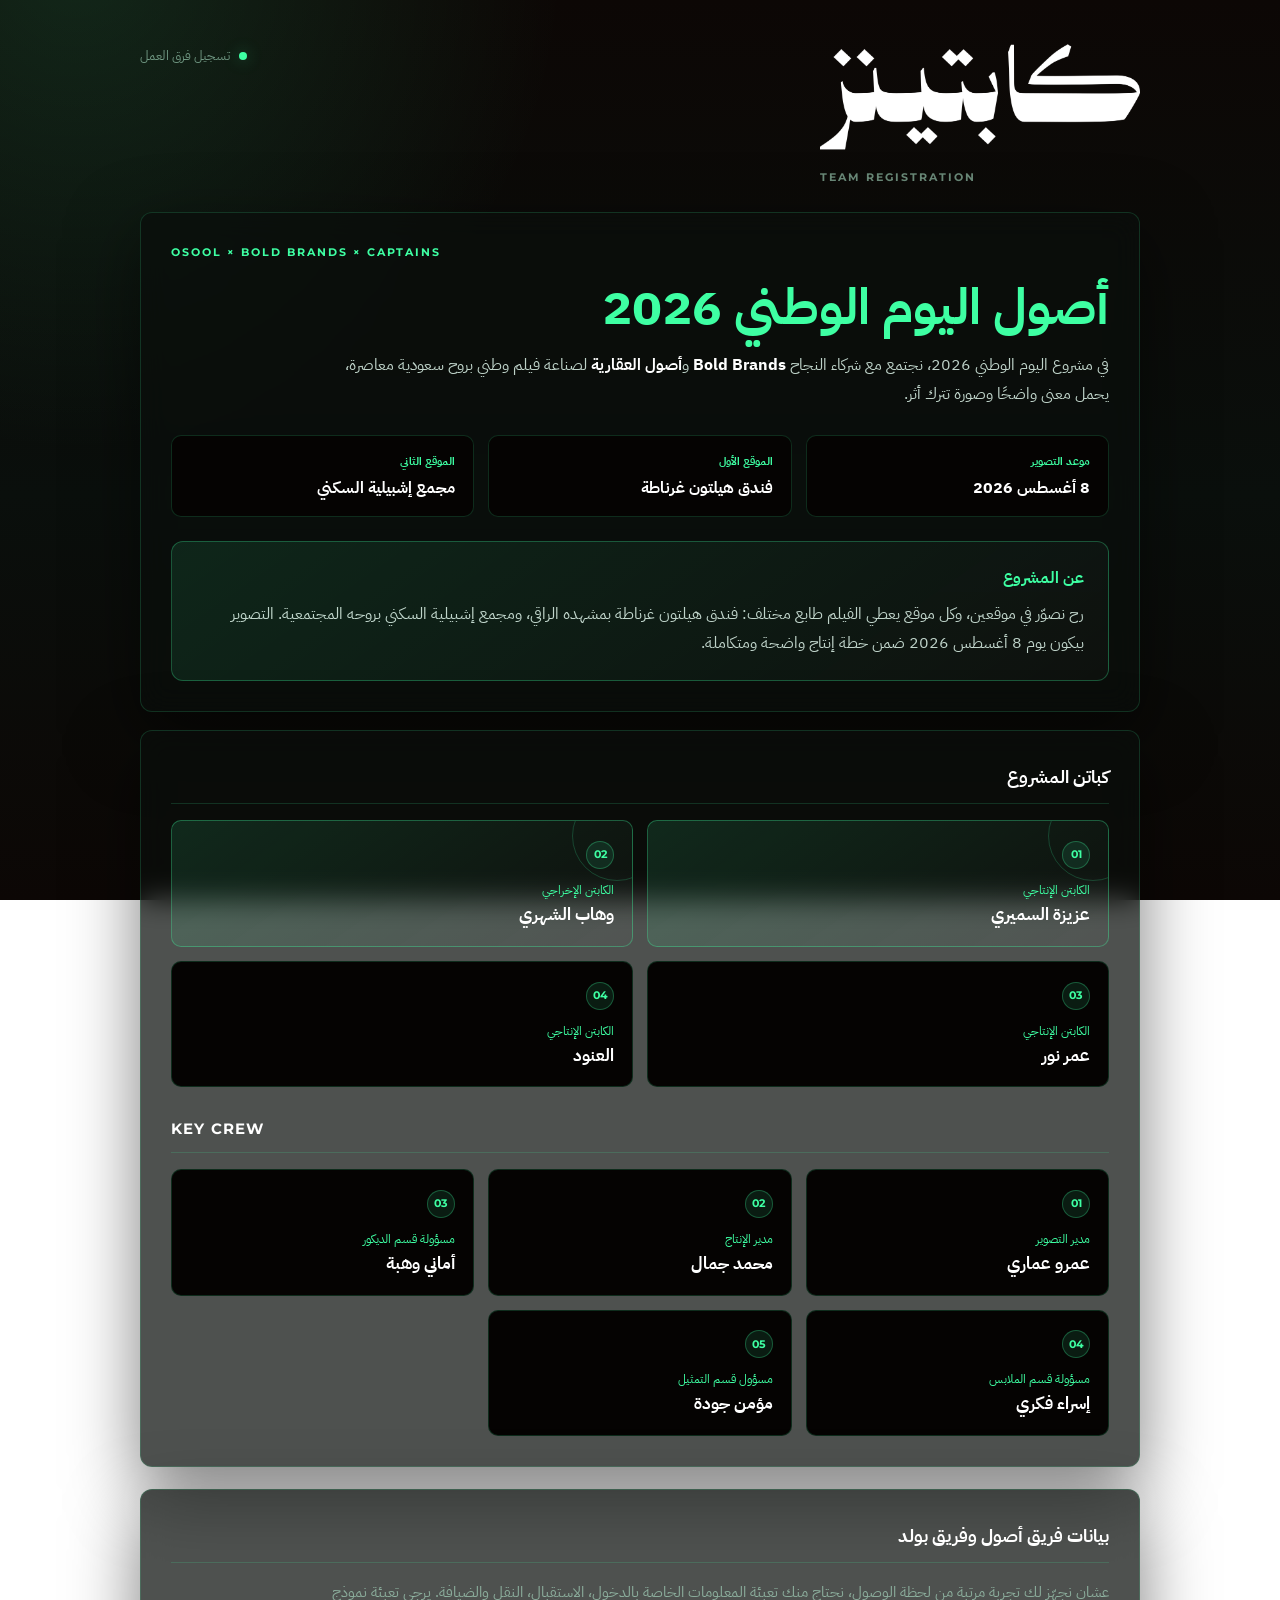
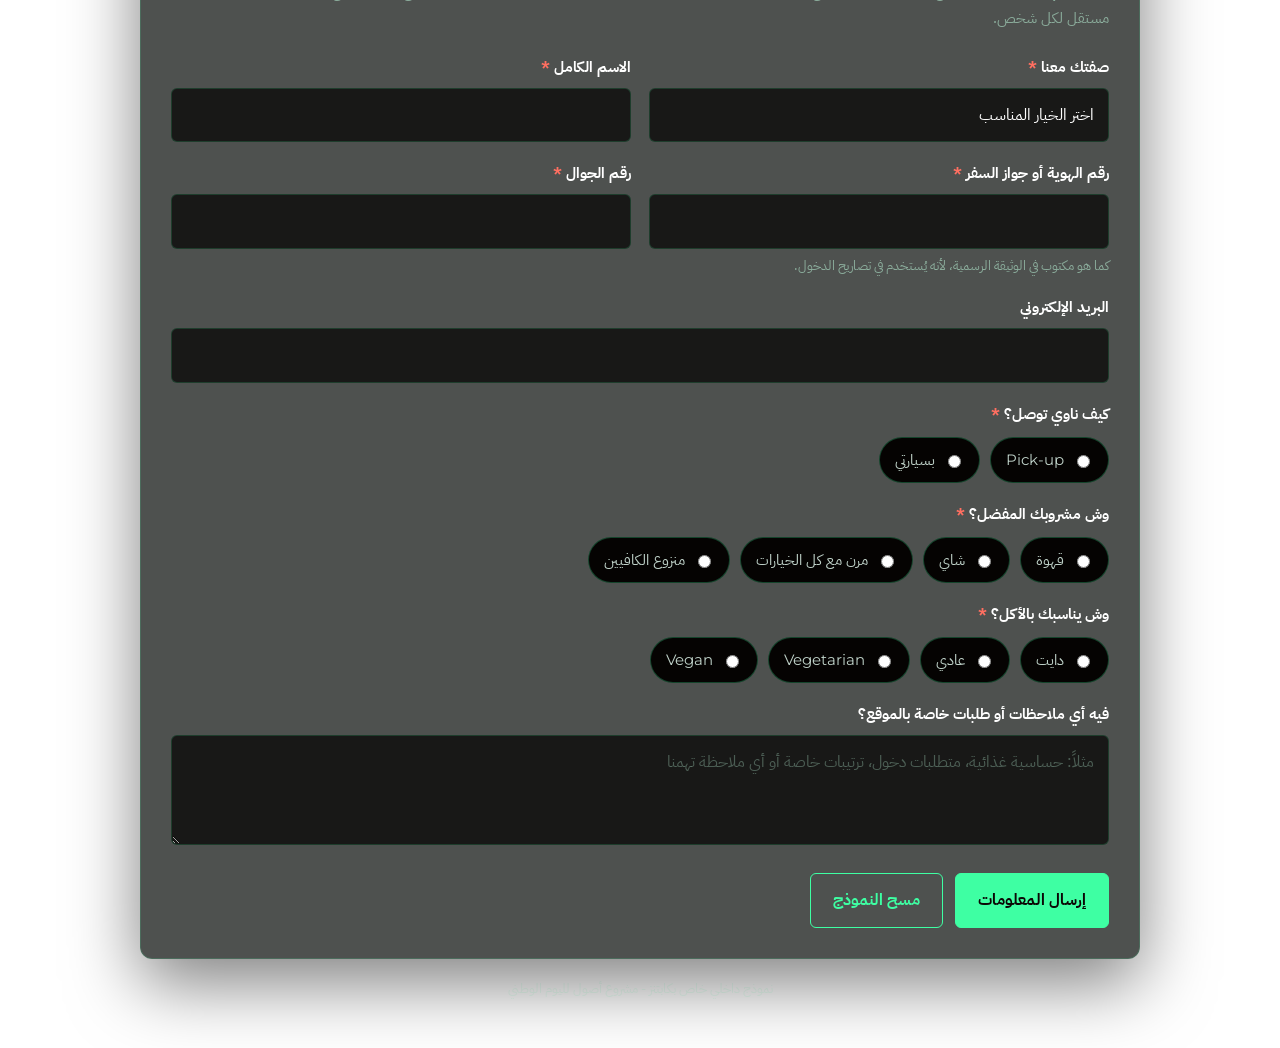
==== osool/teams/index.html @ 6a1793c8 "Add unlisted Osool teams form at /osool/teams Rebuilds the standalone Osool National Day guest form " ====
<!DOCTYPE html>
<html lang="ar" dir="rtl">
<head>
  <meta charset="UTF-8" />
  <meta name="viewport" content="width=device-width, initial-scale=1.0" />
  <!-- Unlisted form, shared by link only: keep it out of search indexes. -->
  <meta name="robots" content="noindex, nofollow" />
  <title>كابتنز | فريق أصول وفريق بولد – اليوم الوطني 2026</title>
  <style>
    @import url('https://fonts.googleapis.com/css2?family=IBM+Plex+Sans+Arabic:wght@400;500;600;700&family=Montserrat:wght@500;700;800;900&display=swap');

    /* Palette lifted from the live site (index.html / v2/assets/css/main.css).
       Arabic body text uses IBM Plex Sans Arabic rather than the site's
       --arabic stack: DIN Next LT Arabic is never actually served, so that
       stack resolves to Tahoma on virtually every device. */
    :root{
      --mint:#3EFFA3;
      --mint-dim:rgba(62,255,163,.55);
      --mint-glow:rgba(62,255,163,.35);
      --black:#0C0705;
      --black-pure:#050302;
      --white:#fff;
      --soft:rgba(232,255,244,.82);
      --muted:rgba(194,255,224,.52);
      --faint:rgba(194,255,224,.30);
      --line:rgba(62,255,163,.16);
      --line-soft:rgba(255,255,255,.08);
      --panel:rgba(10,14,12,.72);
      --field:rgba(5,3,2,.72);
      --danger:#ff6f61;
      --danger-soft:#ff9a90;
      --ease:cubic-bezier(.19,1,.22,1);
      --shadow:0 24px 70px rgba(0,0,0,.5);
    }

    *{box-sizing:border-box}

    body{
      margin:0;
      font-family:'IBM Plex Sans Arabic',Tahoma,Arial,sans-serif;
      /* Arabic is cursive: any tracking breaks glyph joining. */
      letter-spacing:0;
      background:
        radial-gradient(circle at 6% -4%, rgba(62,255,163,.13), transparent 32%),
        linear-gradient(180deg,#0C0705 0%,#0a0f0c 55%,#0C0705 100%);
      background-attachment:fixed;
      color:var(--soft);
      line-height:1.8;
      -webkit-font-smoothing:antialiased;
    }

    /* Latin runs get the site's Montserrat treatment. Scoped, so tracking and
       uppercase never touch Arabic. */
    .latin{
      font-family:'Montserrat','Helvetica Neue',Arial,sans-serif;
      direction:ltr;
      unicode-bidi:isolate;
    }

    .wrap{width:min(1000px,92%);margin:36px auto 48px}

    /* ---------- brand bar ---------- */
    .brandbar{display:flex;align-items:flex-start;justify-content:space-between;gap:18px;margin-bottom:24px}
    .brand{display:flex;flex-direction:column;gap:10px;min-width:0}
    .logo-image{display:block;width:min(320px,72vw);height:auto}
    .brandtag{
      margin:0;color:var(--muted);font-size:11px;font-weight:700;
      letter-spacing:.18em;text-transform:uppercase
    }
    .status{
      display:flex;align-items:center;gap:9px;color:var(--muted);
      font-size:13px;white-space:nowrap;padding-top:8px
    }
    .status .dot{
      width:8px;height:8px;border-radius:50%;background:var(--mint);
      box-shadow:0 0 16px var(--mint-glow);flex:none
    }

    /* ---------- shared panel ---------- */
    .panel{
      background:var(--panel);
      border:1px solid var(--line);
      border-radius:12px;
      box-shadow:var(--shadow);
      backdrop-filter:blur(14px);
      padding:30px;
    }

    .eyebrow{
      margin:0 0 14px;color:var(--mint);font-size:11px;font-weight:700;
      letter-spacing:.18em;text-transform:uppercase
    }

    h1{
      margin:0 0 12px;color:var(--mint);
      font-size:clamp(28px,4vw,50px);font-weight:700;
      /* Arabic needs room for marks — no .92 line-height, no negative tracking. */
      line-height:1.25;letter-spacing:0
    }

    .subtitle{margin:0;color:var(--soft);max-width:780px;font-size:16px}
    .subtitle strong{color:var(--white);font-weight:700}

    /* ---------- project facts ---------- */
    .facts{
      display:grid;grid-template-columns:repeat(3,minmax(0,1fr));
      gap:14px;margin:26px 0 24px
    }
    .fact{
      background:var(--black-pure);border:1px solid var(--line);
      border-radius:10px;padding:16px 18px
    }
    .fact-kicker{
      display:block;margin-bottom:4px;color:var(--mint);
      font-size:11px;font-weight:700;letter-spacing:0
    }
    .fact-value{color:var(--white);font-size:16px;font-weight:700;line-height:1.5}

    .brief{
      background:linear-gradient(145deg,rgba(62,255,163,.10),rgba(255,255,255,.02));
      border:1px solid rgba(62,255,163,.28);
      border-radius:12px;padding:22px 24px
    }
    .brief h3{margin:0 0 8px;color:var(--mint);font-size:16px;font-weight:700}
    .brief p{margin:0;color:var(--soft)}

    /* ---------- crew ---------- */
    .section-title{
      margin:0 0 16px;padding-bottom:10px;border-bottom:1px solid var(--line);
      color:var(--white);font-size:18px;font-weight:700
    }
    .section-title.latin{letter-spacing:.08em;text-transform:uppercase;font-size:15px}

    .crew-block{margin-top:18px}
    .crew-block + .crew-block{margin-top:26px}
    .crew-grid{display:grid;gap:14px}
    .crew-grid.captains{grid-template-columns:repeat(2,minmax(0,1fr))}
    .crew-grid.key{grid-template-columns:repeat(3,minmax(0,1fr))}

    .crew-card{
      background:var(--black-pure);border:1px solid var(--line);
      border-radius:10px;padding:18px;position:relative;overflow:hidden
    }
    .crew-card.featured{
      background:linear-gradient(145deg,rgba(62,255,163,.12),rgba(255,255,255,.02));
      border-color:rgba(62,255,163,.32)
    }
    .crew-card.featured:before{
      content:"";position:absolute;width:88px;height:88px;
      border:1px solid rgba(62,255,163,.20);border-radius:50%;
      inset-inline-start:-30px;top:-30px
    }
    .crew-index{
      display:inline-grid;place-items:center;width:28px;height:28px;
      margin-bottom:12px;border-radius:50%;
      background:rgba(62,255,163,.10);border:1px solid rgba(62,255,163,.28);
      color:var(--mint);font-size:11px;font-weight:700;
      font-family:'Montserrat',Arial,sans-serif
    }
    .crew-label{margin-bottom:3px;color:var(--mint);font-size:12px;line-height:1.5}
    .crew-name{color:var(--white);font-size:17px;font-weight:700;line-height:1.5}

    /* ---------- form ---------- */
    form{margin-top:22px}
    .form-lead{margin:0 0 22px;color:var(--muted);font-size:14.5px;max-width:780px}

    .grid{display:grid;grid-template-columns:repeat(2,minmax(0,1fr));gap:18px}
    .field{display:flex;flex-direction:column;gap:7px}
    .full{grid-column:1/-1}
    label{color:var(--white);font-size:15px;font-weight:700}
    .req{color:var(--danger)}
    .hint{color:var(--muted);font-size:12.5px;line-height:1.6}

    input,select,textarea{
      width:100%;padding:12px 14px;
      border:1px solid var(--line);border-radius:6px;
      background:var(--field);color:var(--white);
      font:inherit;letter-spacing:0;outline:none;
      transition:border-color .2s ease,box-shadow .2s ease
    }
    input::placeholder,textarea::placeholder{color:var(--faint)}
    input:focus,select:focus,textarea:focus{
      border-color:var(--mint);box-shadow:0 0 0 3px rgba(62,255,163,.18)
    }
    textarea{min-height:110px;resize:vertical}
    select{appearance:none;background-image:none}

    /* radio pills */
    .choices{display:flex;flex-wrap:wrap;gap:10px;padding-top:2px}
    .pill{
      display:inline-flex;align-items:center;gap:8px;
      padding:9px 15px;border:1px solid rgba(62,255,163,.26);border-radius:999px;
      background:var(--black-pure);color:var(--soft);
      font-size:14.5px;font-weight:400;cursor:pointer;
      transition:border-color .2s ease,background .2s ease,color .2s ease
    }
    .pill:hover{border-color:var(--mint-dim);color:var(--white)}
    .pill input{width:auto;padding:0;accent-color:var(--mint);cursor:pointer}
    .pill:has(input:checked){
      border-color:var(--mint);background:rgba(62,255,163,.12);color:var(--white)
    }
    .pill:focus-within{box-shadow:0 0 0 3px rgba(62,255,163,.18)}

    .hidden{display:none !important}

    /* ---------- buttons ---------- */
    .actions{display:flex;gap:12px;flex-wrap:wrap;margin-top:28px}
    button{
      min-height:46px;padding:12px 22px;border-radius:6px;
      font:inherit;font-weight:700;letter-spacing:0;cursor:pointer;
      transition:background .25s ease,color .25s ease,transform .25s var(--ease),box-shadow .25s ease
    }
    .primary{
      border:1px solid var(--mint);background:var(--mint);color:var(--black)
    }
    .primary:hover:not(:disabled){transform:translateY(-2px);box-shadow:0 10px 30px var(--mint-glow)}
    .primary:disabled{opacity:.55;cursor:progress}
    .secondary{
      border:1px solid var(--mint);background:transparent;color:var(--mint)
    }
    .secondary:hover{background:var(--mint);color:var(--black);transform:translateY(-2px)}

    /* ---------- messages ---------- */
    .message{display:none;margin-top:18px;padding:13px 16px;border-radius:8px;font-weight:700;font-size:14.5px}
    .message.ok{display:block;background:rgba(62,255,163,.10);border:1px solid rgba(62,255,163,.35);color:var(--mint)}
    .message.error{display:block;background:rgba(255,111,97,.10);border:1px solid rgba(255,111,97,.38);color:var(--danger-soft)}

    /* ---------- thanks ---------- */
    .thanks{display:none;text-align:center;position:relative;overflow:hidden;padding:46px 34px}
    .thanks.show{display:block;animation:rise .45s ease both}
    .thanks:before{content:"";position:absolute;inset:0 auto auto 0;width:200px;height:5px;background:var(--mint)}
    @keyframes rise{from{opacity:0;transform:translateY(14px)}to{opacity:1;transform:none}}
    .thanks-mark{
      width:74px;height:74px;margin:6px auto 20px;border-radius:50%;
      display:flex;align-items:center;justify-content:center;
      background:var(--mint);color:var(--black);font-size:36px;font-weight:800;line-height:1;
      box-shadow:0 0 44px var(--mint-glow)
    }
    .thanks h2{margin:0 0 12px;color:var(--mint);font-size:clamp(24px,3.4vw,32px);font-weight:700;line-height:1.3}
    .thanks-lead{margin:0 auto 8px;max-width:540px;color:var(--white);font-size:17px}
    .thanks-note{margin:0 auto;max-width:540px;color:var(--muted);font-size:14px}
    .thanks-social{
      margin:30px auto 0;padding:22px 18px;max-width:520px;
      border:1px solid var(--line);border-radius:12px;background:var(--black-pure)
    }
    .thanks-social p{margin:0 0 14px;color:var(--soft);font-weight:700;font-size:15px}
    .ig-link{
      display:inline-flex;align-items:center;gap:9px;padding:11px 22px;border-radius:999px;
      border:1px solid var(--mint);background:transparent;color:var(--mint);
      text-decoration:none;font-weight:700;font-size:14.5px;direction:ltr;
      transition:background .25s ease,color .25s ease,transform .25s var(--ease)
    }
    .ig-link:hover{background:var(--mint);color:var(--black);transform:translateY(-2px)}
    .ig-link svg{width:18px;height:18px;flex:none}
    .thanks .again{margin-top:26px}

    .footer{margin-top:18px;text-align:center;color:var(--faint);font-size:13px}

    @media(max-width:820px){
      .crew-grid.key{grid-template-columns:repeat(2,minmax(0,1fr))}
    }
    @media(max-width:700px){
      .wrap{margin-top:22px}
      .brandbar{flex-direction:column;align-items:flex-start}
      .status{white-space:normal;padding-top:0}
      .panel{padding:22px}
      .facts,.grid,.crew-grid.captains,.crew-grid.key{grid-template-columns:1fr}
      .full{grid-column:auto}
      .logo-image{width:min(270px,80vw)}
      .thanks{padding:34px 22px}
      .actions button{flex:1 1 100%}
    }
  </style>
</head>
<body>
  <div class="wrap">
    <header class="brandbar">
      <div class="brand">
        <!-- Absolute path: reuses the logo already shipped for the crew form. -->
        <img class="logo-image" src="/osool/captains-logo-ar-white.png" alt="كابتنز" />
        <p class="brandtag latin">Team Registration</p>
      </div>
      <div class="status"><span class="dot"></span><span>تسجيل فرق العمل</span></div>
    </header>

    <main id="formView">
      <section class="panel hero">
        <p class="eyebrow latin">Osool &times; Bold Brands &times; Captains</p>
        <h1>أصول اليوم الوطني 2026</h1>
        <p class="subtitle">في مشروع اليوم الوطني 2026، نجتمع مع شركاء النجاح <strong>Bold Brands</strong> و<strong>أصول العقارية</strong> لصناعة فيلم وطني بروح سعودية معاصرة، يحمل معنى واضحًا وصورة تترك أثر.</p>

        <div class="facts">
          <div class="fact">
            <span class="fact-kicker">موعد التصوير</span>
            <div class="fact-value">8 أغسطس 2026</div>
          </div>
          <div class="fact">
            <span class="fact-kicker">الموقع الأول</span>
            <div class="fact-value">فندق هيلتون غرناطة</div>
          </div>
          <div class="fact">
            <span class="fact-kicker">الموقع الثاني</span>
            <div class="fact-value">مجمع إشبيلية السكني</div>
          </div>
        </div>

        <div class="brief">
          <h3>عن المشروع</h3>
          <p>رح نصوّر في موقعين، وكل موقع يعطي الفيلم طابع مختلف: فندق هيلتون غرناطة بمشهده الراقي، ومجمع إشبيلية السكني بروحه المجتمعية. التصوير بيكون يوم 8 أغسطس 2026 ضمن خطة إنتاج واضحة ومتكاملة.</p>
        </div>
      </section>

      <section class="panel crew-block" style="margin-top:18px">
        <h2 class="section-title">كباتن المشروع</h2>
        <div class="crew-grid captains">
          <div class="crew-card featured">
            <div class="crew-index latin">01</div>
            <div class="crew-label">الكابتن الإنتاجي</div>
            <div class="crew-name">عزيزة السميري</div>
          </div>
          <div class="crew-card featured">
            <div class="crew-index latin">02</div>
            <div class="crew-label">الكابتن الإخراجي</div>
            <div class="crew-name">وهاب الشهري</div>
          </div>
          <div class="crew-card">
            <div class="crew-index latin">03</div>
            <div class="crew-label">الكابتن الإنتاجي</div>
            <div class="crew-name">عمر نور</div>
          </div>
          <div class="crew-card">
            <div class="crew-index latin">04</div>
            <div class="crew-label">الكابتن الإنتاجي</div>
            <div class="crew-name">العنود</div>
          </div>
        </div>

        <h2 class="section-title latin" style="margin-top:28px">Key Crew</h2>
        <div class="crew-grid key">
          <div class="crew-card">
            <div class="crew-index latin">01</div>
            <div class="crew-label">مدير التصوير</div>
            <div class="crew-name">عمرو عماري</div>
          </div>
          <div class="crew-card">
            <div class="crew-index latin">02</div>
            <div class="crew-label">مدير الإنتاج</div>
            <div class="crew-name">محمد جمال</div>
          </div>
          <div class="crew-card">
            <div class="crew-index latin">03</div>
            <div class="crew-label">مسؤولة قسم الديكور</div>
            <div class="crew-name">أماني وهبة</div>
          </div>
          <div class="crew-card">
            <div class="crew-index latin">04</div>
            <div class="crew-label">مسؤولة قسم الملابس</div>
            <div class="crew-name">إسراء فكري</div>
          </div>
          <div class="crew-card">
            <div class="crew-index latin">05</div>
            <div class="crew-label">مسؤول قسم التمثيل</div>
            <div class="crew-name">مؤمن جودة</div>
          </div>
        </div>
      </section>

      <form class="panel" id="teamsForm">
        <h2 class="section-title">بيانات فريق أصول وفريق بولد</h2>
        <p class="form-lead">عشان نجهّز لك تجربة مرتبة من لحظة الوصول، نحتاج منك تعبئة المعلومات الخاصة بالدخول، الاستقبال، النقل والضيافة. يرجى تعبئة نموذج مستقل لكل شخص.</p>

        <div class="grid">
          <div class="field">
            <label for="visitorType">صفتك معنا <span class="req">*</span></label>
            <select id="visitorType" name="visitor_type" required>
              <option value="">اختر الخيار المناسب</option>
              <option>فريق أصول</option>
              <option>فريق بولد</option>
            </select>
          </div>

          <div class="field">
            <label for="fullName">الاسم الكامل <span class="req">*</span></label>
            <input id="fullName" name="full_name" autocomplete="name" required />
          </div>

          <div class="field">
            <label for="idNumber">رقم الهوية أو جواز السفر <span class="req">*</span></label>
            <input id="idNumber" name="id_number" required />
            <span class="hint">كما هو مكتوب في الوثيقة الرسمية، لأنه يُستخدم في تصاريح الدخول.</span>
          </div>

          <div class="field">
            <label for="mobile">رقم الجوال <span class="req">*</span></label>
            <input id="mobile" name="mobile" type="tel" inputmode="tel" autocomplete="tel" required />
          </div>

          <div class="field full">
            <label for="email">البريد الإلكتروني</label>
            <input id="email" name="email" type="email" autocomplete="email" />
          </div>

          <div class="field full">
            <label>كيف ناوي توصل؟ <span class="req">*</span></label>
            <div class="choices">
              <label class="pill"><input type="radio" name="arrival" value="Pick-up" required /><span class="latin">Pick-up</span></label>
              <label class="pill"><input type="radio" name="arrival" value="بسيارتي" /><span>بسيارتي</span></label>
            </div>
          </div>

          <div class="field full hidden" id="pickupLocationField">
            <label for="pickupLocation">موقع الاستلام / <span class="latin">Location Link</span> <span class="req">*</span></label>
            <input id="pickupLocation" name="pickup_location" placeholder="حط رابط الموقع أو اكتب العنوان بشكل واضح" />
          </div>

          <div class="field hidden" id="plateField">
            <label for="plateNumber">رقم اللوحة <span class="req">*</span></label>
            <input id="plateNumber" name="plate_number" />
          </div>

          <div class="field hidden" id="carTypeField">
            <label for="carType">نوع السيارة <span class="req">*</span></label>
            <input id="carType" name="car_type" placeholder="مثال: SUV، سيدان" />
          </div>

          <div class="field full">
            <label>وش مشروبك المفضل؟ <span class="req">*</span></label>
            <div class="choices">
              <label class="pill"><input type="radio" name="drink" value="قهوة" required /><span>قهوة</span></label>
              <label class="pill"><input type="radio" name="drink" value="شاي" /><span>شاي</span></label>
              <label class="pill"><input type="radio" name="drink" value="مرن مع كل الخيارات" /><span>مرن مع كل الخيارات</span></label>
              <label class="pill"><input type="radio" name="drink" value="منزوع الكافيين" /><span>منزوع الكافيين</span></label>
            </div>
          </div>

          <div class="field full">
            <label>وش يناسبك بالأكل؟ <span class="req">*</span></label>
            <div class="choices">
              <label class="pill"><input type="radio" name="food" value="دايت" required /><span>دايت</span></label>
              <label class="pill"><input type="radio" name="food" value="عادي" /><span>عادي</span></label>
              <label class="pill"><input type="radio" name="food" value="Vegetarian" /><span class="latin">Vegetarian</span></label>
              <label class="pill"><input type="radio" name="food" value="Vegan" /><span class="latin">Vegan</span></label>
            </div>
          </div>

          <div class="field full">
            <label for="specialRequests">فيه أي ملاحظات أو طلبات خاصة بالموقع؟</label>
            <textarea id="specialRequests" name="special_requests" placeholder="مثلاً: حساسية غذائية، متطلبات دخول، ترتيبات خاصة أو أي ملاحظة تهمنا"></textarea>
          </div>
        </div>

        <div class="actions">
          <button class="primary" id="submitButton" type="submit">إرسال المعلومات</button>
          <button class="secondary" type="reset">مسح النموذج</button>
        </div>

        <div id="formMessage" class="message" role="status" aria-live="polite"></div>
      </form>
    </main>

    <section class="panel thanks" id="thankYou" role="status" aria-live="polite" tabindex="-1">
      <div class="thanks-mark" aria-hidden="true">✓</div>
      <h2>يعطيك العافية</h2>
      <p class="thanks-lead">استلمنا كافة معلوماتك بنجاح.</p>
      <p class="thanks-note">بنزوّدك بأوقات العمل وتفاصيل السائق في حال اخترت خدمة الـ<span class="latin">Pick-up</span>.</p>

      <div class="thanks-social">
        <p>تابعنا على انستقرام</p>
        <a class="ig-link" href="https://www.instagram.com/captains_film/" target="_blank" rel="noopener noreferrer">
          <svg viewBox="0 0 24 24" fill="none" stroke="currentColor" stroke-width="2" stroke-linecap="round" stroke-linejoin="round" aria-hidden="true">
            <rect x="2" y="2" width="20" height="20" rx="5" ry="5"></rect>
            <path d="M16 11.37A4 4 0 1 1 12.63 8 4 4 0 0 1 16 11.37z"></path>
            <line x1="17.5" y1="6.5" x2="17.51" y2="6.5"></line>
          </svg>
          <span>@captains_film</span>
        </a>
      </div>

      <div class="again">
        <button class="secondary" type="button" id="newEntryButton">تسجيل شخص آخر</button>
      </div>
    </section>

    <p class="footer">نموذج داخلي خاص بكابتنز - مشروع أصول لليوم الوطني</p>
  </div>

  <script src="./teams.js"></script>
</body>
</html>
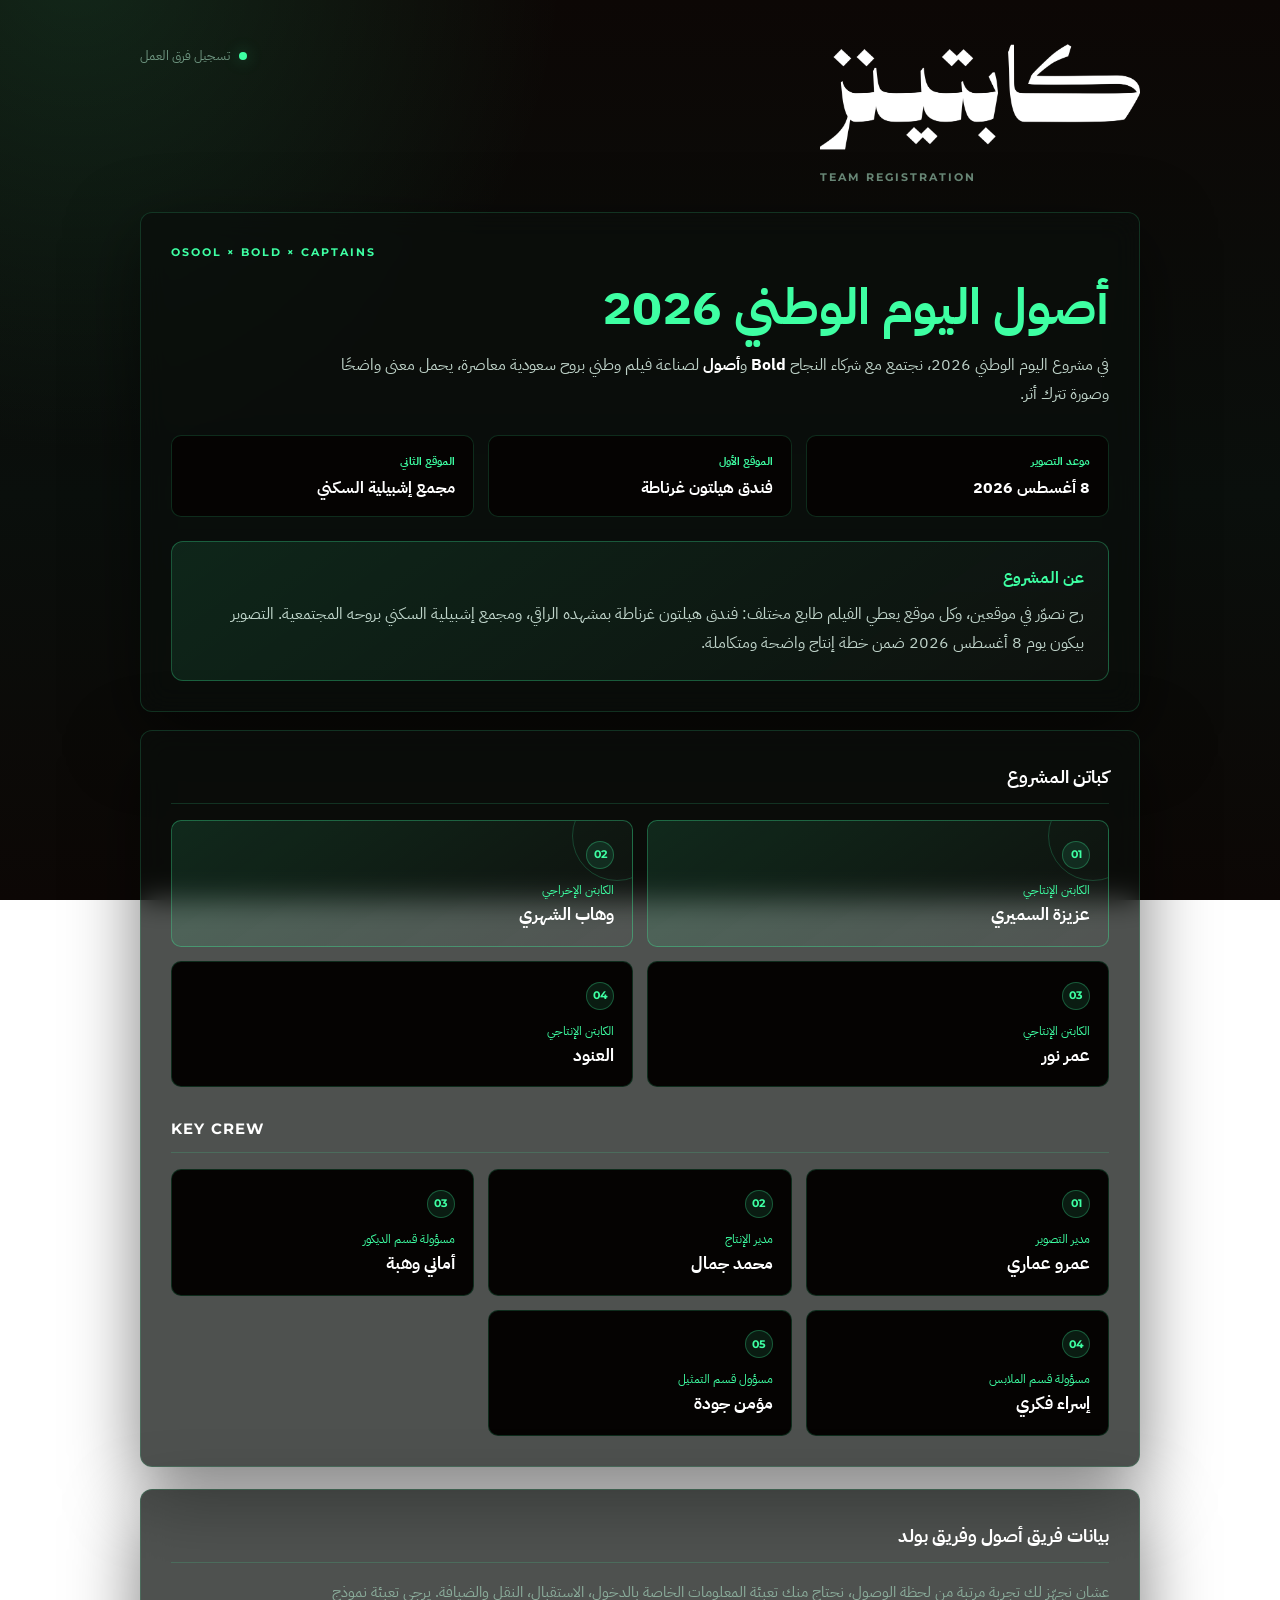
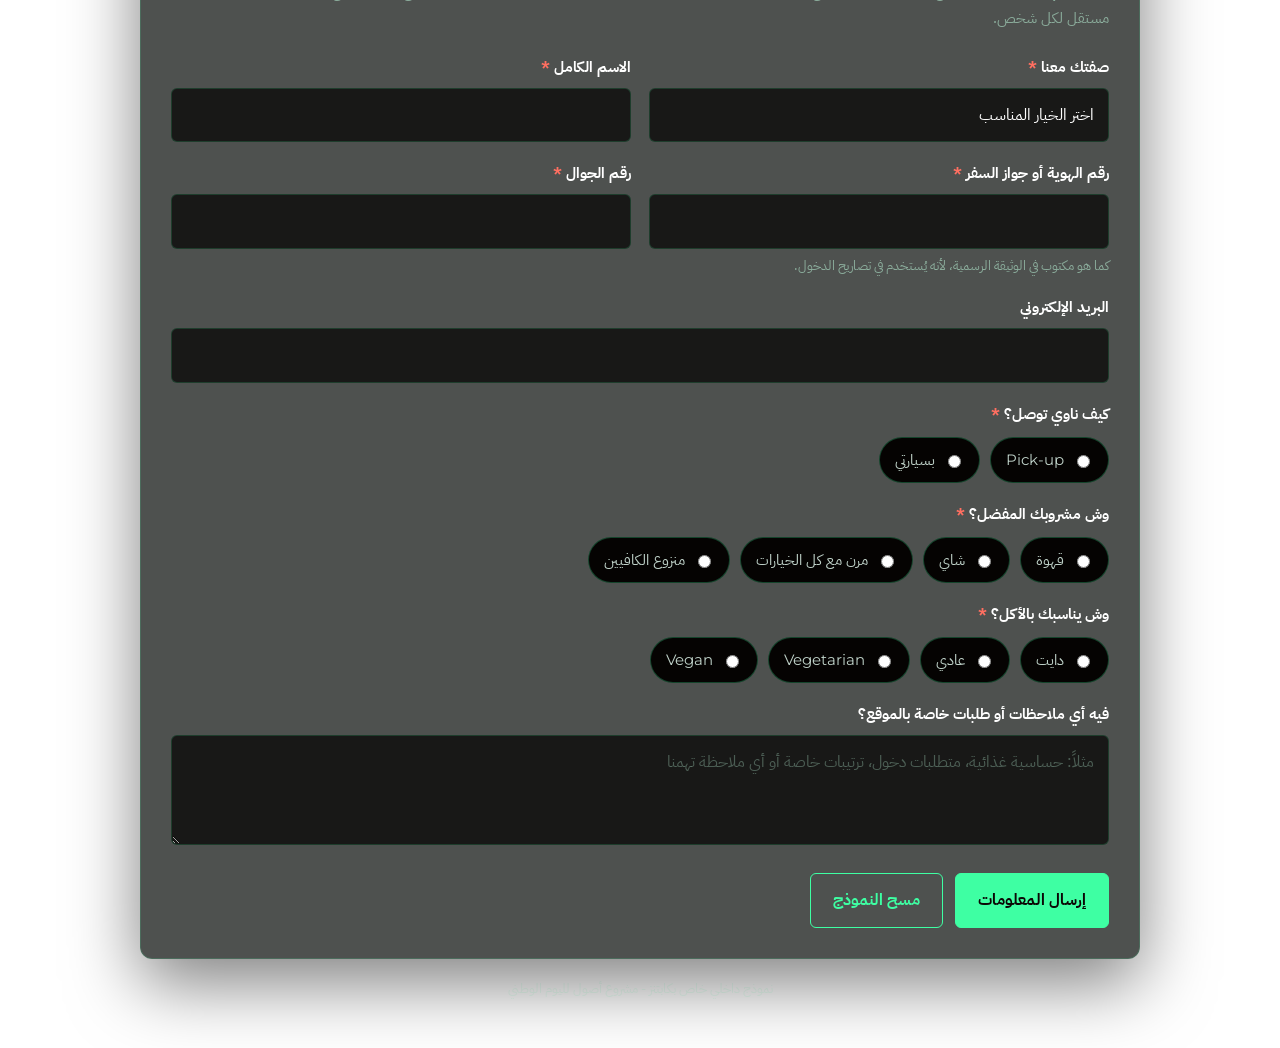
==== commit fd31da35: "Shorten partner names on the Osool teams form; give it its own endpoint plan "Bold Brands" becomes "" ====
--- a/osool/teams/index.html
+++ b/osool/teams/index.html
@@ -285,9 +285,9 @@
 
     <main id="formView">
       <section class="panel hero">
-        <p class="eyebrow latin">Osool &times; Bold Brands &times; Captains</p>
+        <p class="eyebrow latin">Osool &times; Bold &times; Captains</p>
         <h1>أصول اليوم الوطني 2026</h1>
-        <p class="subtitle">في مشروع اليوم الوطني 2026، نجتمع مع شركاء النجاح <strong>Bold Brands</strong> و<strong>أصول العقارية</strong> لصناعة فيلم وطني بروح سعودية معاصرة، يحمل معنى واضحًا وصورة تترك أثر.</p>
+        <p class="subtitle">في مشروع اليوم الوطني 2026، نجتمع مع شركاء النجاح <strong>Bold</strong> و<strong>أصول</strong> لصناعة فيلم وطني بروح سعودية معاصرة، يحمل معنى واضحًا وصورة تترك أثر.</p>
 
         <div class="facts">
           <div class="fact">
